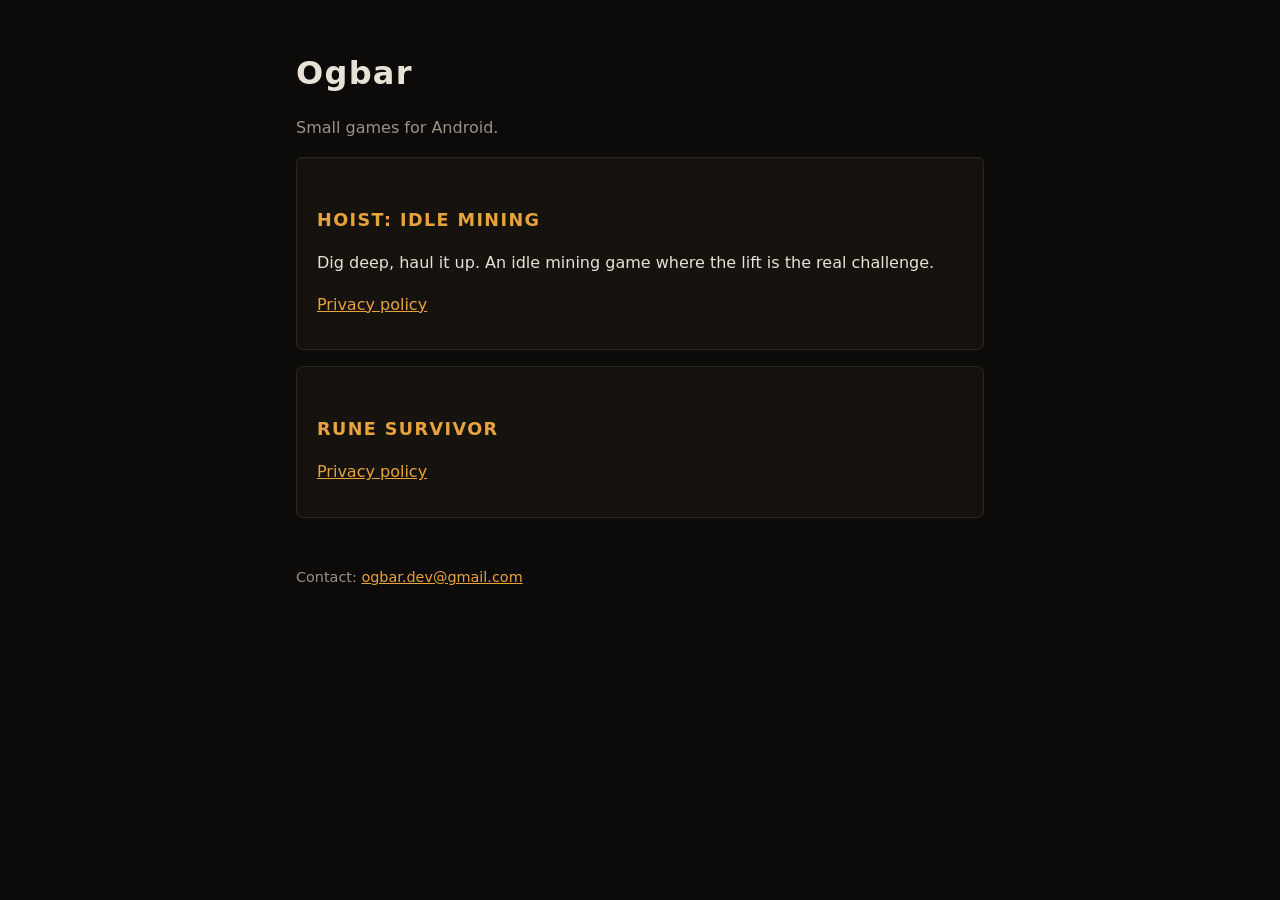
==== index.html @ 8a3d2141 "Ogbar site: HOIST privacy policy and app-ads.txt Co-Authored-By: Claude Opus 5.5 <noreply@anthropic." ====
<!doctype html>
<html lang="en">
<head>
  <meta charset="utf-8">
  <meta name="viewport" content="width=device-width, initial-scale=1">
  <title>Ogbar</title>
  <link rel="stylesheet" href="/style.css">
</head>
<body>
<main>
  <h1>Ogbar</h1>
  <p class="muted">Small games for Android.</p>

  <div class="card">
    <h2>HOIST: Idle Mining</h2>
    <p>Dig deep, haul it up. An idle mining game where the lift is the real challenge.</p>
    <p><a href="/hoist/privacy.html">Privacy policy</a></p>
  </div>

  <div class="card">
    <h2>Rune Survivor</h2>
    <p><a href="/privacy-policy/">Privacy policy</a></p>
  </div>

  <footer>Contact: <a href="mailto:ogbar.dev@gmail.com">ogbar.dev@gmail.com</a></footer>
</main>
</body>
</html>
---- style.css ----
:root {
  --bg: #0d0b09;
  --panel: #16130f;
  --border: #2a2621;
  --text: #e8e2d6;
  --muted: #9b9186;
  --amber: #e8a33d;
}
* { box-sizing: border-box; }
body {
  margin: 0;
  background: var(--bg);
  color: var(--text);
  font: 16px/1.6 system-ui, -apple-system, "Segoe UI", Roboto, sans-serif;
}
main { max-width: 720px; margin: 0 auto; padding: 48px 16px 64px; }
h1 { font-size: 2rem; letter-spacing: 0.04em; margin: 0 0 4px; }
h2 { font-size: 1.1rem; letter-spacing: 0.08em; text-transform: uppercase; color: var(--amber); margin: 32px 0 8px; }
p, li { color: var(--text); }
.muted { color: var(--muted); }
a { color: var(--amber); }
ul { padding-left: 1.2em; }
.card { background: var(--panel); border: 1px solid var(--border); border-radius: 6px; padding: 16px 20px; margin: 16px 0; }
footer { margin-top: 48px; color: var(--muted); font-size: 0.9rem; }
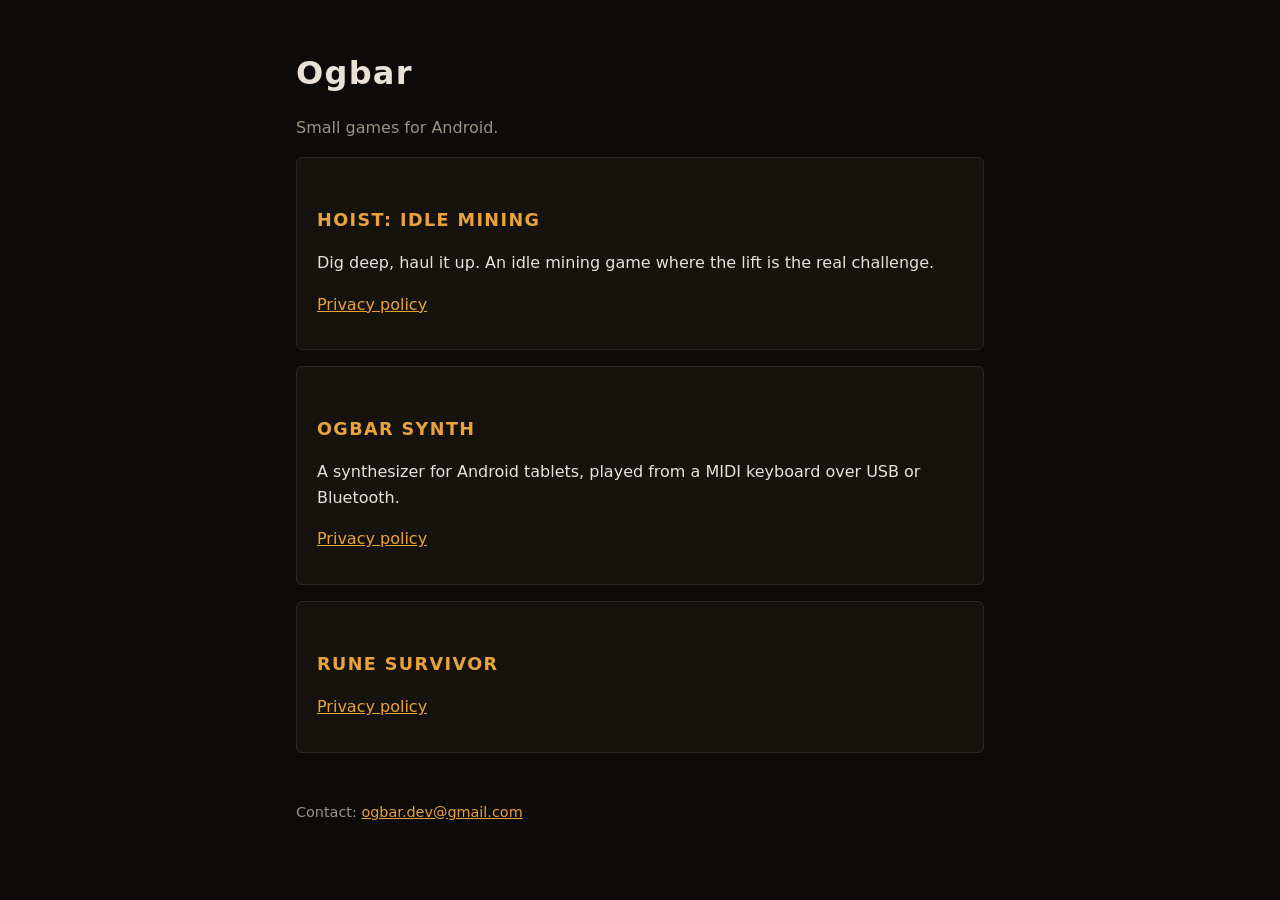
==== commit a4c42b77: "Ogbar Synth privacy policy" ====
--- a/index.html
+++ b/index.html
@@ -18,6 +18,12 @@
   </div>
 
   <div class="card">
+    <h2>Ogbar Synth</h2>
+    <p>A synthesizer for Android tablets, played from a MIDI keyboard over USB or Bluetooth.</p>
+    <p><a href="/synth/privacy.html">Privacy policy</a></p>
+  </div>
+
+  <div class="card">
     <h2>Rune Survivor</h2>
     <p><a href="/privacy-policy/">Privacy policy</a></p>
   </div>
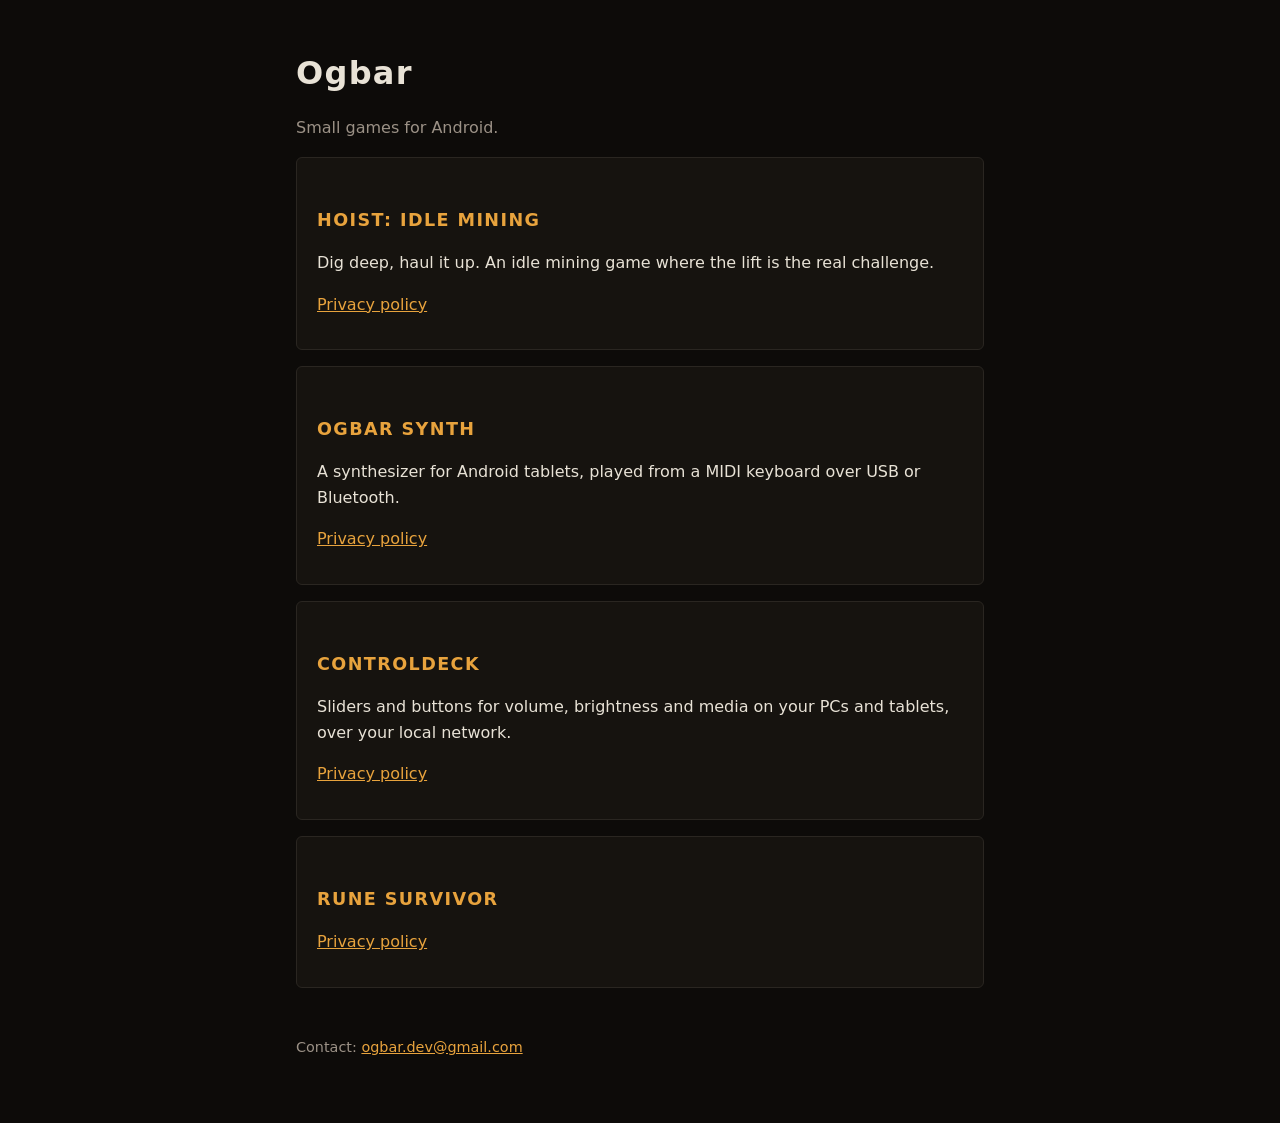
==== commit c8e4faf5: "ControlDeck privacy policy Co-Authored-By: Claude Opus 5.5 <noreply@anthropic.com>" ====
--- a/index.html
+++ b/index.html
@@ -24,6 +24,12 @@
   </div>
 
   <div class="card">
+    <h2>ControlDeck</h2>
+    <p>Sliders and buttons for volume, brightness and media on your PCs and tablets, over your local network.</p>
+    <p><a href="/controldeck/privacy.html">Privacy policy</a></p>
+  </div>
+
+  <div class="card">
     <h2>Rune Survivor</h2>
     <p><a href="/privacy-policy/">Privacy policy</a></p>
   </div>
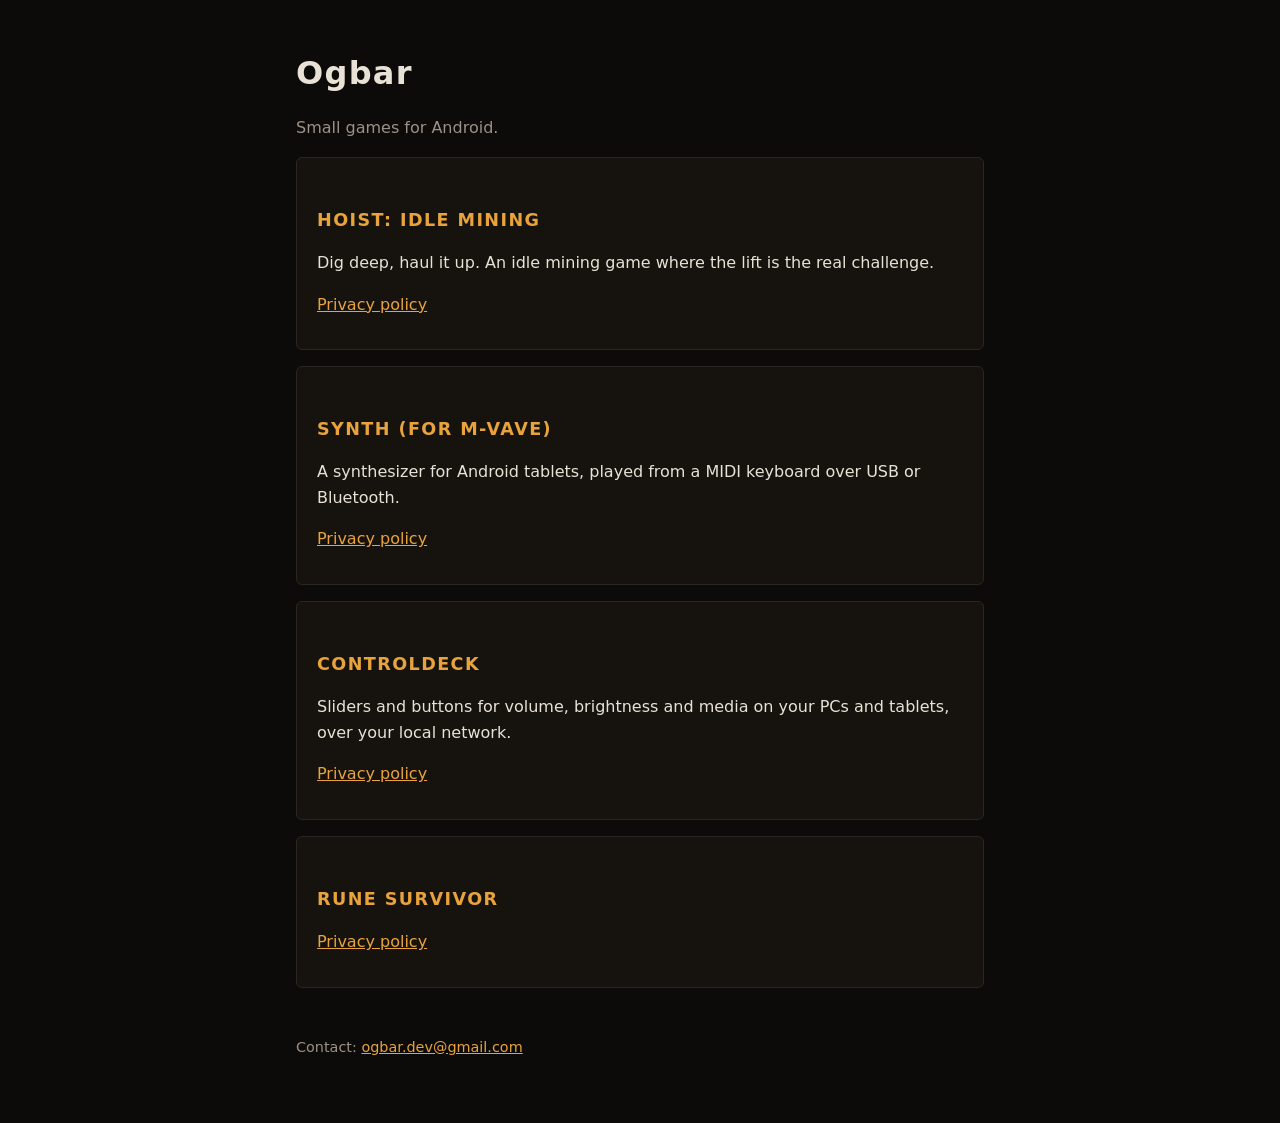
==== commit 92d1bc8a: "Synth privacy policy: the app is now called Synth (for M-VAVE)" ====
--- a/index.html
+++ b/index.html
@@ -18,7 +18,7 @@
   </div>
 
   <div class="card">
-    <h2>Ogbar Synth</h2>
+    <h2>Synth (for M-VAVE)</h2>
     <p>A synthesizer for Android tablets, played from a MIDI keyboard over USB or Bluetooth.</p>
     <p><a href="/synth/privacy.html">Privacy policy</a></p>
   </div>
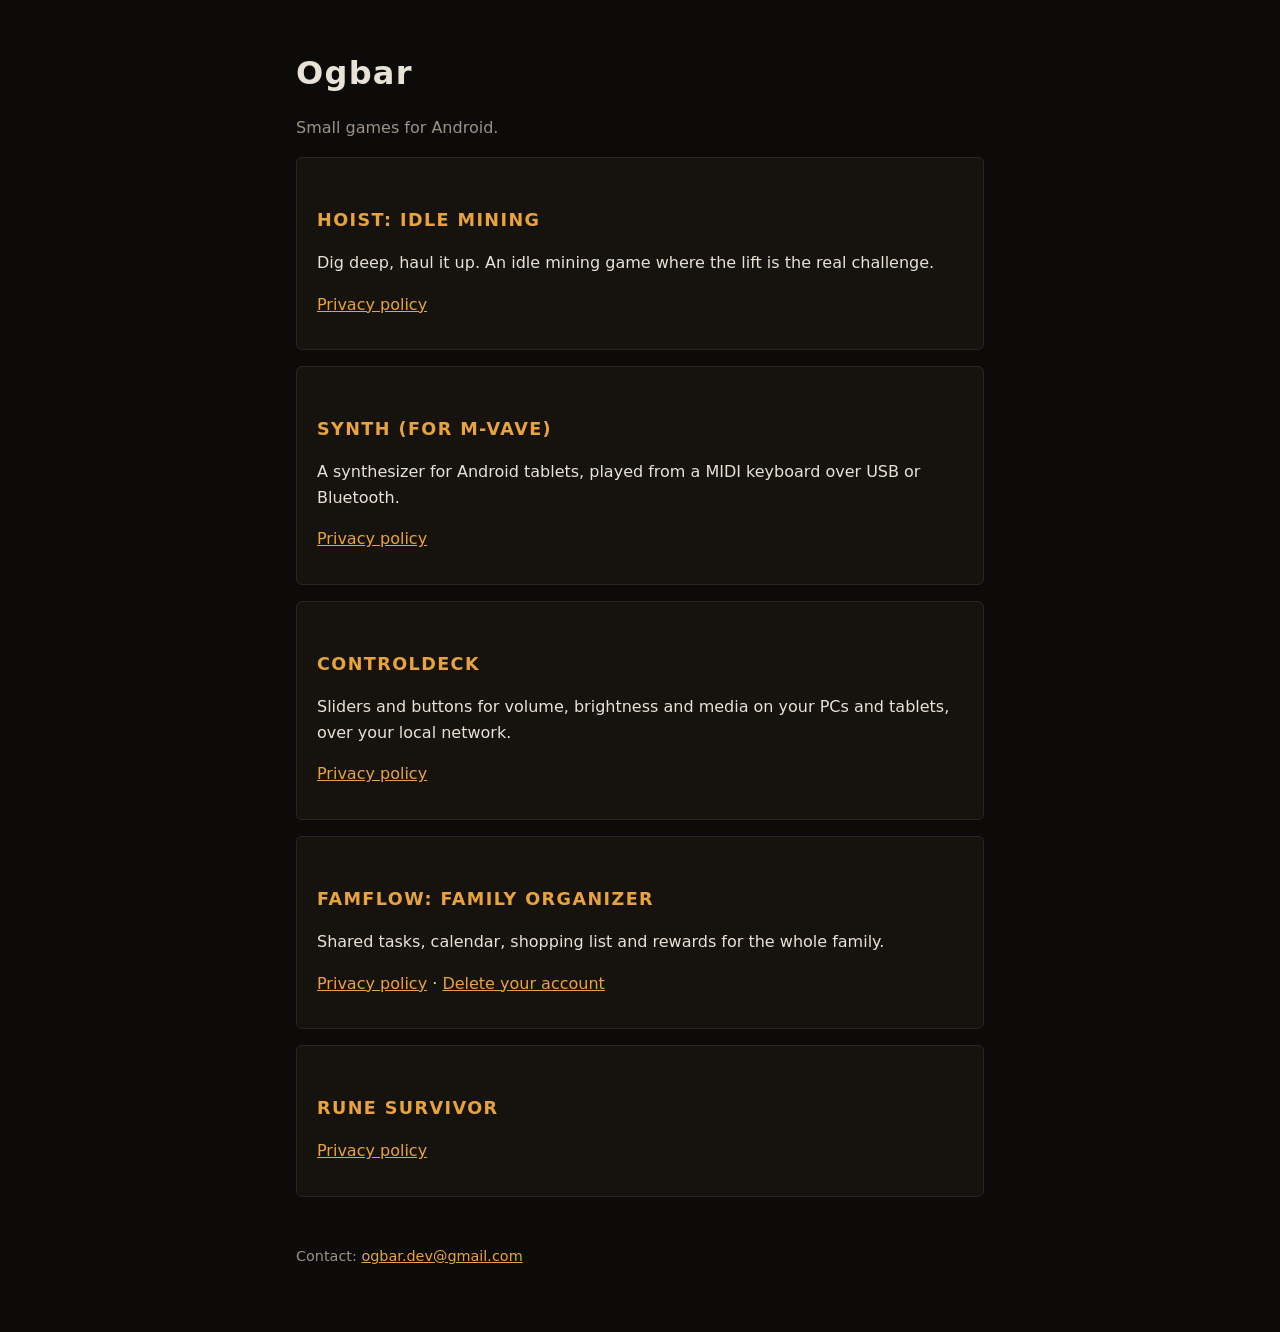
==== commit a35fbd39: "FamFlow privacy policy and account deletion page" ====
--- a/index.html
+++ b/index.html
@@ -30,6 +30,12 @@
   </div>
 
   <div class="card">
+    <h2>FamFlow: Family Organizer</h2>
+    <p>Shared tasks, calendar, shopping list and rewards for the whole family.</p>
+    <p><a href="/famflow/privacy.html">Privacy policy</a> · <a href="/famflow/delete-account.html">Delete your account</a></p>
+  </div>
+
+  <div class="card">
     <h2>Rune Survivor</h2>
     <p><a href="/privacy-policy/">Privacy policy</a></p>
   </div>
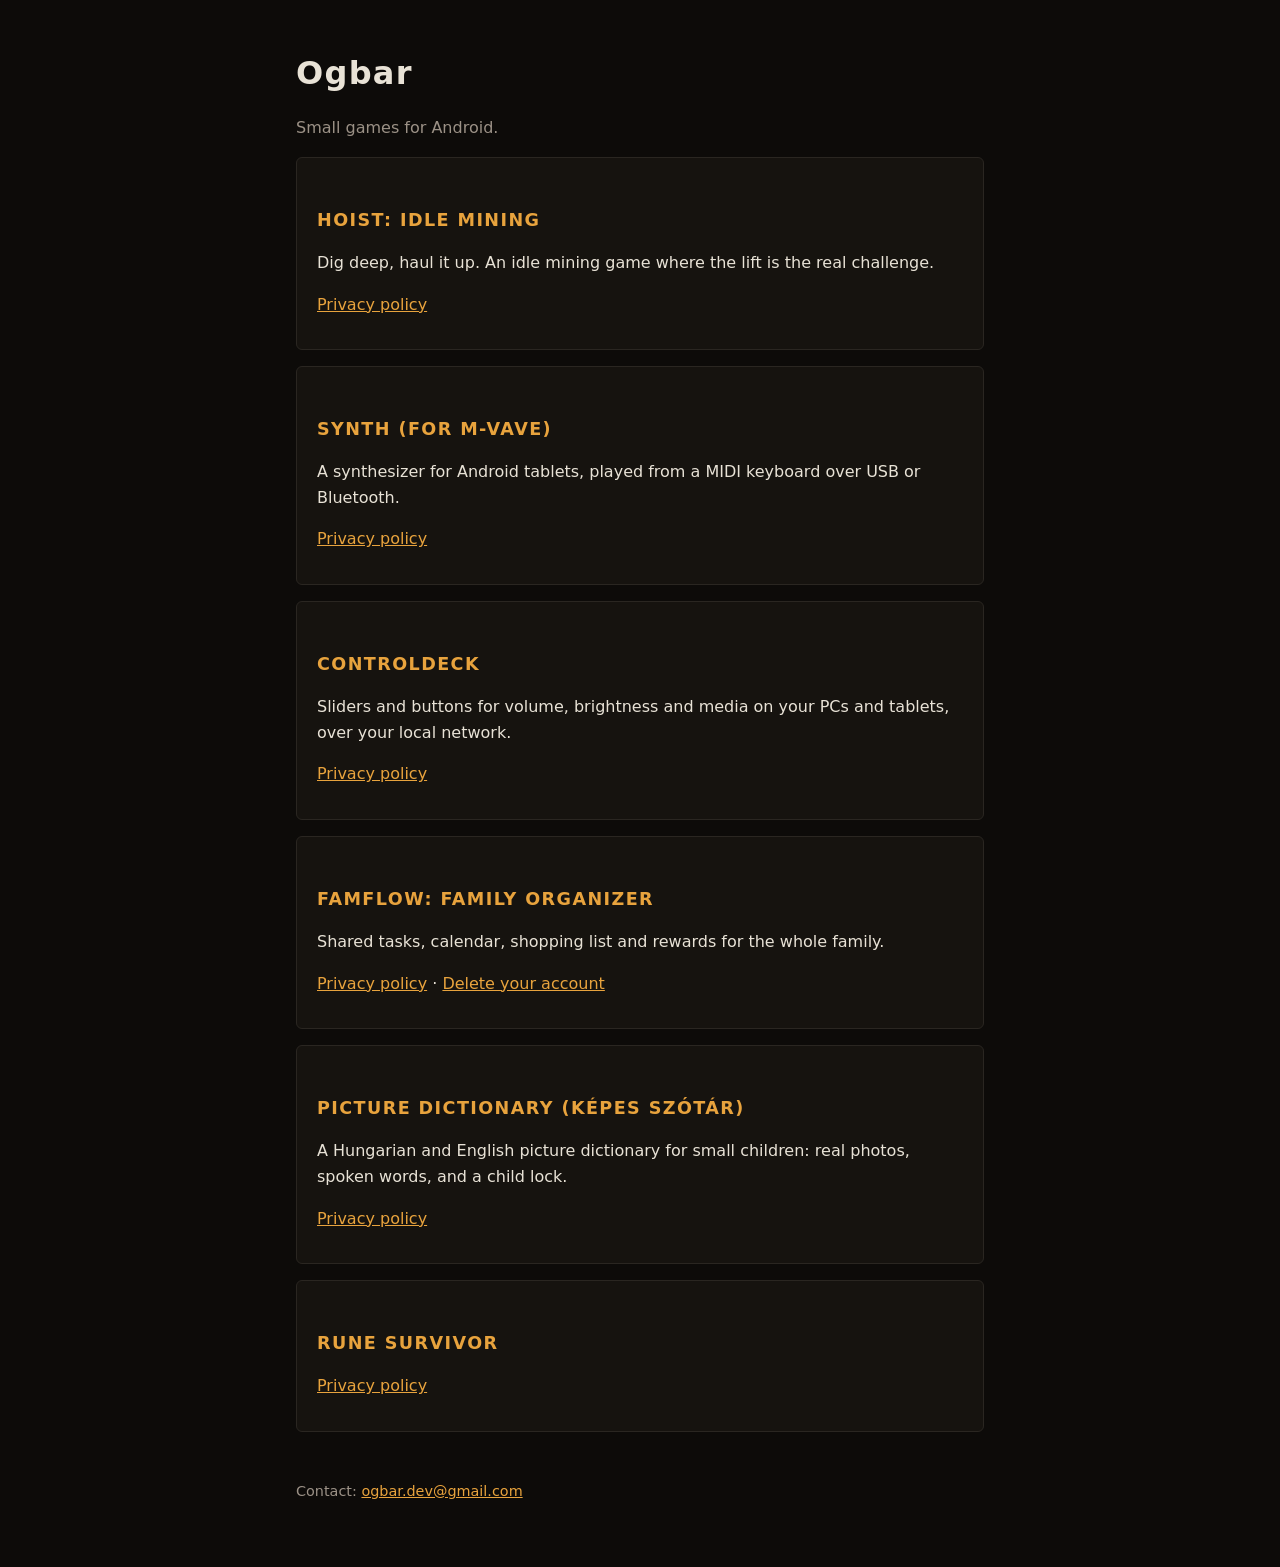
==== commit 5eb35042: "Picture Dictionary (Képes szótár) privacy policy Co-Authored-By: Claude Opus 5.5 <noreply@anthropic." ====
--- a/index.html
+++ b/index.html
@@ -36,6 +36,12 @@
   </div>
 
   <div class="card">
+    <h2>Picture Dictionary (Képes szótár)</h2>
+    <p>A Hungarian and English picture dictionary for small children: real photos, spoken words, and a child lock.</p>
+    <p><a href="/picturedictionary/privacy.html">Privacy policy</a></p>
+  </div>
+
+  <div class="card">
     <h2>Rune Survivor</h2>
     <p><a href="/privacy-policy/">Privacy policy</a></p>
   </div>
